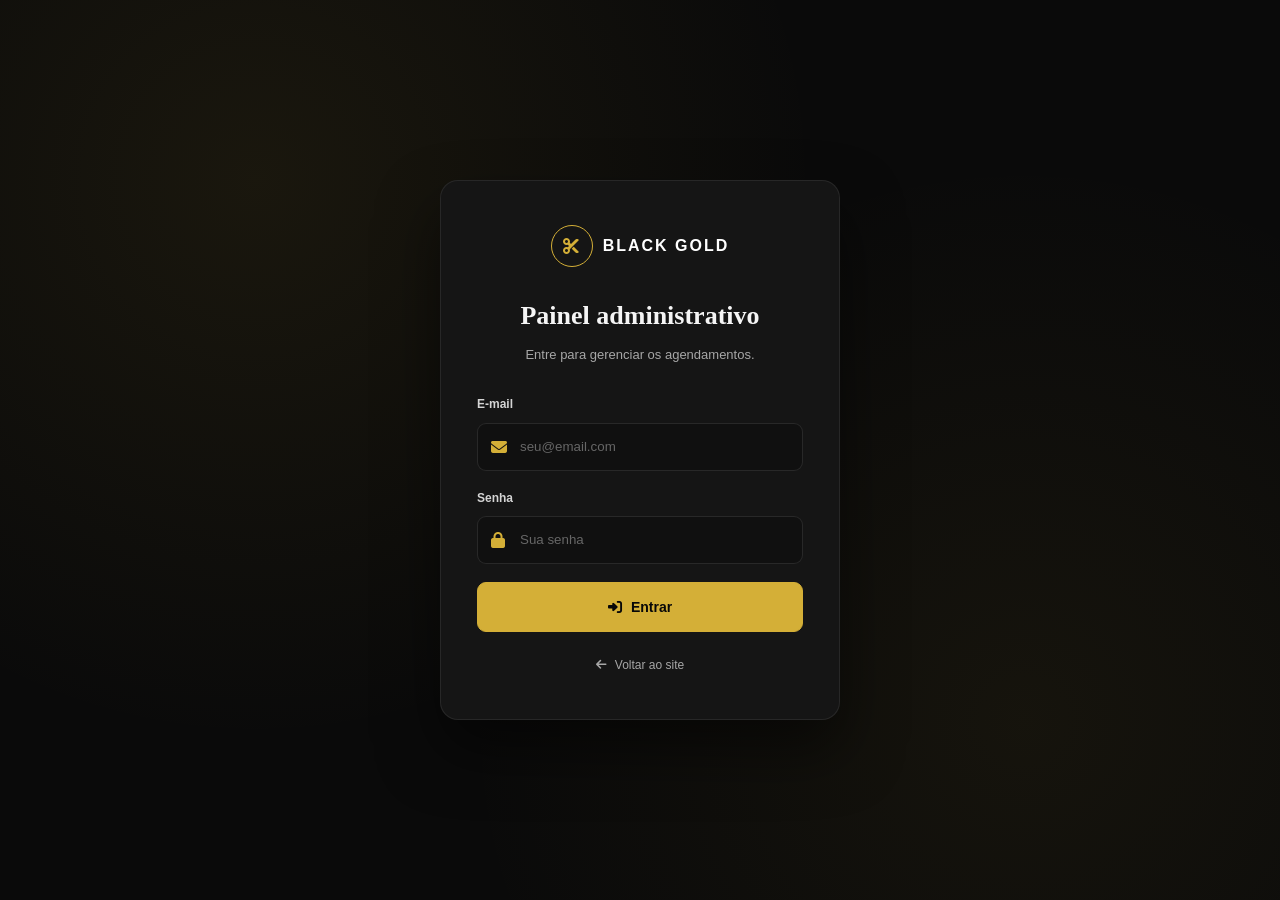
==== admin.html @ 9c169663 "Add files via upload" ====
<!DOCTYPE html>
<html lang="pt-BR">

<head>

  <meta charset="UTF-8">

  <meta
    name="viewport"
    content="width=device-width, initial-scale=1.0"
  >

  <title>Admin — Black Gold Barbearia</title>

  <link
    rel="stylesheet"
    href="style.css"
  >

  <link
    rel="stylesheet"
    href="https://cdnjs.cloudflare.com/ajax/libs/font-awesome/6.5.2/css/all.min.css"
  >

</head>


<body>

  <main class="admin-container">


    <!-- =====================================================
         HEADER
    ====================================================== -->

    <header class="admin-header">

      <div>

        <span class="admin-label">
          PAINEL ADMINISTRATIVO
        </span>

        <h1>
          Black Gold Barbearia
        </h1>

      </div>


      <div class="admin-header-actions">

        <a
          href="index.html"
          class="admin-back"
        >

          <i class="fa-solid fa-arrow-left"></i>

          Voltar ao site

        </a>


        <button
          id="logoutButton"
          class="admin-logout"
        >

          <i class="fa-solid fa-right-from-bracket"></i>

          Sair

        </button>

      </div>

    </header>


    <!-- =====================================================
         ESTATÍSTICAS
    ====================================================== -->

    <section class="admin-stats">


      <div class="admin-stat">

        <i class="fa-solid fa-calendar-day"></i>

        <div>

          <span>
            Hoje
          </span>

          <strong id="totalHoje">
            0
          </strong>

        </div>

      </div>


      <div class="admin-stat">

        <i class="fa-solid fa-calendar-week"></i>

        <div>

          <span>
            Esta semana
          </span>

          <strong id="totalSemana">
            0
          </strong>

        </div>

      </div>


      <div class="admin-stat">

        <i class="fa-solid fa-circle-check"></i>

        <div>

          <span>
            Confirmados
          </span>

          <strong id="totalConfirmados">
            0
          </strong>

        </div>

      </div>


    </section>


    <!-- =====================================================
         AGENDA
    ====================================================== -->

    <section class="admin-agendamentos">


      <div class="admin-section-header">


        <div>

          <span class="admin-label">
            AGENDA
          </span>

          <h2>
            Agendamentos
          </h2>

        </div>


        <div class="admin-filtros">


          <button
            class="filtro-btn active"
            data-filtro="hoje"
          >

            Hoje

          </button>


          <button
            class="filtro-btn"
            data-filtro="amanha"
          >

            Amanhã

          </button>


          <button
            class="filtro-btn"
            data-filtro="semana"
          >

            Semana

          </button>


          <button
            class="filtro-btn"
            data-filtro="todos"
          >

            Todos

          </button>


          <button
            id="atualizarAgenda"
            class="filtro-btn"
            title="Atualizar agenda"
          >

            <i class="fa-solid fa-rotate"></i>

          </button>


        </div>

      </div>


      <!-- ===================================================
           LISTA
      ==================================================== -->

      <div
        id="listaAgendamentos"
        class="lista-agendamentos"
      >

        <div class="admin-loading">

          <i class="fa-solid fa-spinner fa-spin"></i>

          Carregando agenda...

        </div>

      </div>


    </section>


  </main>


  <script src="admin.js"></script>

</body>

</html>
---- style.css ----
/* =========================================================
   RESET
========================================================= */

* {
  margin: 0;
  padding: 0;
  box-sizing: border-box;
}

html {
  scroll-behavior: smooth;
  scroll-padding-top: 80px;
}

body {
  font-family: "Inter", sans-serif;
  background: #0a0a0a;
  color: #f5f5f5;
  line-height: 1.6;
  overflow-x: hidden;
}

a {
  color: inherit;
  text-decoration: none;
}

button,
input,
select {
  font-family: inherit;
}

img {
  display: block;
  width: 100%;
}


/* =========================================================
   VARIÁVEIS
========================================================= */

:root {
  --bg: #0a0a0a;
  --bg-light: #111111;
  --card: #151515;
  --card-hover: #1c1c1c;

  --gold: #d4af37;
  --gold-light: #f0d675;

  --text: #f5f5f5;
  --text-muted: #a7a7a7;

  --border: rgba(255, 255, 255, 0.08);

  --container: 1180px;

  --radius: 18px;
}


/* =========================================================
   UTILITÁRIOS
========================================================= */

.container {
  width: min(92%, var(--container));
  margin: 0 auto;
}

.section {
  padding: 110px 0;
}

.section-heading {
  text-align: center;
  max-width: 680px;
  margin: 0 auto 55px;
}

.section-label {
  display: inline-block;

  color: var(--gold);

  text-transform: uppercase;
  letter-spacing: 3px;

  font-size: 12px;
  font-weight: 700;

  margin-bottom: 14px;
}

.section-heading h2,
.about-text h2,
.booking-text h2 {
  font-family: "Playfair Display", serif;

  font-size: clamp(36px, 5vw, 55px);

  line-height: 1.1;

  margin-bottom: 18px;
}

.section-heading h2 span,
.about-text h2 span,
.booking-text h2 span {
  color: var(--gold);
}

.section-heading p {
  color: var(--text-muted);
}


/* =========================================================
   HEADER
========================================================= */

.header {
  position: fixed;

  top: 0;
  left: 0;

  width: 100%;

  z-index: 1000;

  background: rgba(10, 10, 10, 0.82);

  backdrop-filter: blur(15px);

  border-bottom: 1px solid transparent;

  transition: 0.3s;
}

.header.scrolled {
  border-color: var(--border);
}

.header-content {
  min-height: 78px;

  display: flex;
  align-items: center;
  justify-content: space-between;
}

.logo {
  display: flex;
  align-items: center;

  gap: 10px;

  font-weight: 800;

  letter-spacing: 2px;
}

.logo>span:last-child {
  color: white;
}

.logo>span:last-child span {
  color: var(--gold);
}

.logo-icon {
  width: 38px;
  height: 38px;

  display: grid;
  place-items: center;

  border: 1px solid var(--gold);

  border-radius: 50%;

  color: var(--gold);
}

.nav {
  display: flex;
  align-items: center;

  gap: 30px;
}

.nav a {
  color: #ccc;

  font-size: 14px;

  transition: 0.25s;
}

.nav a:hover {
  color: var(--gold);
}

.nav-button {
  background: var(--gold);

  color: #080808 !important;

  padding: 11px 20px;

  border-radius: 8px;

  font-weight: 700;
}

.nav-button:hover {
  background: var(--gold-light);
}

.menu-button {
  display: none;

  border: 0;

  background: none;

  color: white;

  font-size: 24px;

  cursor: pointer;
}


/* =========================================================
   HERO
========================================================= */

.hero {
  min-height: 100vh;

  position: relative;

  display: flex;
  align-items: center;

  background-image:
    url("https://images.unsplash.com/photo-1512690459411-b0fd2d7f2a9a?auto=format&fit=crop&w=2000&q=90");

  background-size: cover;
  background-position: center;
}

.hero-overlay {
  position: absolute;

  inset: 0;

  background:
    linear-gradient(90deg,
      rgba(0, 0, 0, 0.92) 0%,
      rgba(0, 0, 0, 0.72) 48%,
      rgba(0, 0, 0, 0.25) 100%);
}

.hero-content {
  position: relative;

  z-index: 1;
}

.hero-text {
  max-width: 650px;

  padding-top: 70px;
}

.hero-badge {
  display: inline-flex;

  align-items: center;

  gap: 8px;

  padding: 8px 14px;

  border: 1px solid rgba(212, 175, 55, 0.35);

  border-radius: 100px;

  color: var(--gold);

  background: rgba(212, 175, 55, 0.08);

  font-size: 12px;

  font-weight: 700;

  text-transform: uppercase;

  letter-spacing: 1px;

  margin-bottom: 25px;
}

.hero h1 {
  font-family: "Playfair Display", serif;

  font-size: clamp(55px, 8vw, 92px);

  line-height: 0.98;

  margin-bottom: 28px;
}

.hero h1 span {
  display: block;

  color: var(--gold);
}

.hero-text>p {
  max-width: 540px;

  color: #c4c4c4;

  font-size: 18px;

  margin-bottom: 35px;
}

.hero-buttons {
  display: flex;

  flex-wrap: wrap;

  gap: 14px;

  margin-bottom: 50px;
}


/* =========================================================
   BOTÕES
========================================================= */

.button {
  min-height: 50px;

  display: inline-flex;

  align-items: center;
  justify-content: center;

  gap: 9px;

  padding: 0 22px;

  border-radius: 9px;

  font-size: 14px;

  font-weight: 700;

  cursor: pointer;

  transition:
    transform 0.25s,
    background 0.25s,
    border-color 0.25s;
}

.button:hover {
  transform: translateY(-2px);
}

.button-primary {
  background: var(--gold);

  color: #080808;

  border: 1px solid var(--gold);
}

.button-primary:hover {
  background: var(--gold-light);
}

.button-outline {
  border: 1px solid rgba(255, 255, 255, 0.25);

  color: white;

  background: rgba(255, 255, 255, 0.04);
}

.button-outline:hover {
  border-color: var(--gold);

  color: var(--gold);
}


/* =========================================================
   HERO INFO
========================================================= */

.hero-info {
  display: flex;

  align-items: center;

  gap: 24px;
}

.hero-info>div:not(.divider) {
  display: flex;

  flex-direction: column;
}

.hero-info strong {
  font-size: 23px;
}

.hero-info span {
  color: #aaa;

  font-size: 12px;
}

.hero-info i {
  color: var(--gold);
}

.divider {
  width: 1px;

  height: 35px;

  background: rgba(255, 255, 255, 0.2);
}

.scroll-down {
  position: absolute;

  bottom: 25px;

  left: 50%;

  transform: translateX(-50%);

  display: flex;

  flex-direction: column;

  align-items: center;

  gap: 7px;

  color: #aaa;

  font-size: 11px;

  z-index: 2;

  animation: floating 2s infinite;
}

.scroll-down i {
  color: var(--gold);
}

@keyframes floating {

  0%,
  100% {
    transform: translate(-50%, 0);
  }

  50% {
    transform: translate(-50%, 7px);
  }
}


/* =========================================================
   SERVIÇOS
========================================================= */

.services {
  background: var(--bg);
}

.services-grid {
  display: grid;

  grid-template-columns: repeat(3, 1fr);

  gap: 22px;
}

.service-card {
  position: relative;

  background: var(--card);

  border: 1px solid var(--border);

  border-radius: var(--radius);

  overflow: hidden;

  transition:
    transform 0.3s,
    border-color 0.3s,
    background 0.3s;
}

.service-card:hover {
  transform: translateY(-8px);

  border-color: rgba(212, 175, 55, 0.45);

  background: var(--card-hover);
}

.service-image {
  height: 230px;

  overflow: hidden;
}

.service-image img {
  width: 100%;
  height: 100%;

  object-fit: cover;

  transition: transform 0.5s;
}

.service-card:hover .service-image img {
  transform: scale(1.07);
}

.service-content {
  padding: 24px;
}

.service-top {
  display: flex;

  align-items: flex-start;

  justify-content: space-between;

  gap: 15px;

  margin-bottom: 10px;
}

.service-content h3 {
  font-size: 19px;
}

.service-price {
  color: var(--gold);

  font-size: 20px;

  font-weight: 800;

  white-space: nowrap;
}

.service-description {
  color: var(--text-muted);

  font-size: 13px;

  margin-bottom: 18px;
}

.service-duration {
  display: inline-flex;

  align-items: center;

  gap: 7px;

  color: #aaa;

  font-size: 12px;
}

.service-duration i {
  color: var(--gold);
}


/* =========================================================
   SOBRE
========================================================= */

.about {
  background: #0e0e0e;
}

.about-grid {
  display: grid;

  grid-template-columns: 1fr 1fr;

  gap: 80px;

  align-items: center;
}

.about-images {
  position: relative;

  min-height: 520px;
}

.about-image {
  position: absolute;

  overflow: hidden;

  border-radius: var(--radius);

  border: 5px solid #0e0e0e;
}

.about-image img {
  height: 100%;

  object-fit: cover;
}

.about-image-main {
  top: 0;
  left: 0;

  width: 75%;
  height: 420px;
}

.about-image-small {
  right: 0;
  bottom: 0;

  width: 48%;
  height: 270px;
}

.experience-badge {
  position: absolute;

  left: 40%;
  bottom: 55px;

  transform: translateX(-50%);

  width: 130px;
  height: 130px;

  display: flex;

  flex-direction: column;

  align-items: center;
  justify-content: center;

  border-radius: 50%;

  background: var(--gold);

  color: #080808;

  border: 8px solid #0e0e0e;
}

.experience-badge strong {
  font-size: 32px;

  line-height: 1;
}

.experience-badge span {
  text-align: center;

  font-size: 10px;

  font-weight: 700;
}

.about-text>p {
  color: var(--text-muted);

  font-size: 15px;

  margin-bottom: 16px;
}

.about-features {
  display: grid;

  grid-template-columns: 1fr 1fr;

  gap: 20px;

  margin-top: 30px;
}

.feature {
  display: flex;

  align-items: center;

  gap: 13px;

  font-size: 13px;
}

.feature-icon {
  min-width: 45px;

  height: 45px;

  display: grid;

  place-items: center;

  border-radius: 10px;

  background: rgba(212, 175, 55, 0.1);

  color: var(--gold);
}

.feature strong,
.feature span {
  display: block;
}

.feature span {
  color: #858585;

  font-size: 11px;

  margin-top: 2px;
}


/* =========================================================
   AVALIAÇÕES
========================================================= */

.reviews {
  background: var(--bg);
}

.reviews-grid {
  display: grid;

  grid-template-columns: repeat(3, 1fr);

  gap: 22px;
}

.review-card {
  padding: 28px;

  background: var(--card);

  border: 1px solid var(--border);

  border-radius: var(--radius);

  transition: 0.3s;
}

.review-card:hover {
  transform: translateY(-5px);

  border-color: rgba(212, 175, 55, 0.35);
}

.review-stars {
  display: flex;

  gap: 4px;

  color: var(--gold);

  margin-bottom: 18px;
}

.review-text {
  color: #c8c8c8;

  font-size: 14px;

  margin-bottom: 24px;
}

.review-author {
  display: flex;

  align-items: center;

  gap: 12px;
}

.review-avatar {
  width: 42px;
  height: 42px;

  display: grid;

  place-items: center;

  border-radius: 50%;

  background: rgba(212, 175, 55, 0.13);

  color: var(--gold);

  font-weight: 800;
}

.review-author strong {
  display: block;

  font-size: 13px;
}

.review-author span {
  color: #777;

  font-size: 11px;
}


/* =========================================================
   AGENDAMENTO
========================================================= */

.booking {
  background: #0e0e0e;
}

.booking-card {
  position: relative;

  overflow: hidden;

  display: grid;

  grid-template-columns: 0.9fr 1.1fr;

  gap: 40px;

  align-items: center;

  border-radius: 25px;

  background:
    linear-gradient(120deg,
      #181818,
      #0d0d0d);

  border: 1px solid var(--border);

  padding: 60px;
}

.booking-text {
  position: relative;

  z-index: 2;
}

.booking-text>p {
  color: var(--text-muted);

  max-width: 540px;

  margin-bottom: 28px;
}

.booking-details {
  display: flex;

  flex-direction: column;

  gap: 15px;

  margin-top: 25px;
}

.booking-details>div {
  display: flex;

  align-items: center;

  gap: 12px;
}

.booking-details i {
  width: 38px;
  height: 38px;

  display: grid;

  place-items: center;

  border-radius: 9px;

  background: rgba(212, 175, 55, 0.1);

  color: var(--gold);
}

.booking-details strong,
.booking-details span {
  display: block;
}

.booking-details strong {
  font-size: 12px;
}

.booking-details span {
  color: #858585;

  font-size: 11px;
}


/* =========================================================
   FORMULÁRIO
========================================================= */

.booking-form {
  position: relative;

  z-index: 3;

  padding: 28px;

  background: rgba(255, 255, 255, 0.035);

  border: 1px solid rgba(255, 255, 255, 0.08);

  border-radius: 18px;

  backdrop-filter: blur(10px);
}

.form-row {
  display: grid;

  grid-template-columns: 1fr 1fr;

  gap: 15px;
}

.form-group {
  margin-bottom: 18px;
}

.form-group label {
  display: block;

  color: #d4d4d4;

  font-size: 12px;

  font-weight: 600;

  margin-bottom: 8px;
}

.input-wrapper {
  position: relative;
}

.input-wrapper>i {
  position: absolute;

  left: 14px;

  top: 50%;

  transform: translateY(-50%);

  color: var(--gold);

  pointer-events: none;
}

.input-wrapper input,
.input-wrapper select {
  width: 100%;

  height: 48px;

  padding: 0 14px 0 42px;

  color: white;

  background: #101010;

  border: 1px solid rgba(255, 255, 255, 0.1);

  border-radius: 9px;

  outline: none;

  transition: 0.25s;
}

.input-wrapper input:focus,
.input-wrapper select:focus {
  border-color: var(--gold);

  box-shadow: 0 0 0 3px rgba(212, 175, 55, 0.08);
}

.input-wrapper select {
  appearance: auto;

  cursor: pointer;
}

.input-wrapper input::placeholder {
  color: #666;
}

.input-wrapper input[type="date"] {
  color-scheme: dark;
}


/* =========================================================
   HORÁRIOS
========================================================= */

.horarios-header {
  display: flex;

  align-items: center;

  justify-content: space-between;

  gap: 10px;

  margin-bottom: 8px;
}

.horarios-header label {
  margin-bottom: 0;
}

#duracaoSelecionada {
  color: var(--gold);

  font-size: 11px;
}

.horarios-grid {
  display: grid;

  grid-template-columns: repeat(4, 1fr);

  gap: 8px;

  min-height: 48px;
}

.horario-btn {
  min-height: 42px;

  border-radius: 8px;

  border: 1px solid rgba(255, 255, 255, 0.1);

  background: #111;

  color: #ddd;

  cursor: pointer;

  font-size: 12px;

  font-weight: 600;

  transition: 0.2s;
}

.horario-btn:hover:not(:disabled) {
  border-color: var(--gold);

  color: var(--gold);

  transform: translateY(-1px);
}

.horario-btn.selected {
  background: var(--gold);

  border-color: var(--gold);

  color: #080808;
}

.horario-btn:disabled,
.horario-btn.ocupado {
  cursor: not-allowed;

  color: #555;

  background: #0b0b0b;

  border-color: rgba(255, 255, 255, 0.04);

  text-decoration: line-through;

  opacity: 0.65;
}

.horarios-vazio {
  grid-column: 1 / -1;

  min-height: 50px;

  display: flex;

  align-items: center;

  justify-content: center;

  gap: 9px;

  color: #777;

  font-size: 12px;

  border: 1px dashed rgba(255, 255, 255, 0.08);

  border-radius: 9px;
}

.horarios-vazio i {
  color: var(--gold);
}


/* =========================================================
   BOTÃO AGENDAMENTO
========================================================= */

.booking-confirm {
  width: 100%;

  margin-top: 5px;

  border: 0;
}

.booking-message {
  display: none;

  margin-top: 13px;

  padding: 11px 13px;

  border-radius: 8px;

  font-size: 12px;

  line-height: 1.4;
}

.booking-message.success {
  display: block;

  color: #8ff0b2;

  background: rgba(37, 211, 102, 0.08);

  border: 1px solid rgba(37, 211, 102, 0.18);
}

.booking-message.error {
  display: block;

  color: #ff9999;

  background: rgba(255, 60, 60, 0.08);

  border: 1px solid rgba(255, 60, 60, 0.15);
}


/* =========================================================
   DECORAÇÃO
========================================================= */

.booking-decoration {
  position: absolute;

  right: -100px;

  top: 50%;

  transform: translateY(-50%);

  width: 450px;
  height: 450px;

  border-radius: 50%;

  border: 1px solid rgba(212, 175, 55, 0.15);

  pointer-events: none;
}

.booking-circle {
  position: absolute;

  inset: 70px;

  display: grid;

  place-items: center;

  border-radius: 50%;

  border: 1px solid rgba(212, 175, 55, 0.25);

  color: var(--gold);

  font-size: 80px;

  transform: rotate(-20deg);
}


/* =========================================================
   CONTATO
========================================================= */

.contact {
  background: var(--bg);
}

.contact-grid {
  display: grid;

  grid-template-columns: repeat(3, 1fr);

  gap: 20px;
}

.contact-card {
  text-align: center;

  padding: 35px 20px;

  border-radius: var(--radius);

  background: var(--card);

  border: 1px solid var(--border);
}

.contact-icon {
  width: 55px;
  height: 55px;

  display: grid;

  place-items: center;

  margin: 0 auto 17px;

  border-radius: 50%;

  background: rgba(212, 175, 55, 0.1);

  color: var(--gold);

  font-size: 20px;
}

.contact-card h3 {
  margin-bottom: 8px;
}

.contact-card p {
  color: #888;

  font-size: 13px;
}


/* =========================================================
   FOOTER
========================================================= */

.footer {
  background: #050505;

  border-top: 1px solid var(--border);
}

.footer-content {
  min-height: 120px;

  display: flex;

  align-items: center;

  justify-content: space-between;
}

.footer-brand p {
  color: #666;

  font-size: 12px;

  margin-top: 7px;
}

.footer-social {
  display: flex;

  gap: 10px;
}

.footer-social a {
  width: 40px;
  height: 40px;

  display: grid;

  place-items: center;

  border-radius: 50%;

  background: #111;

  color: #aaa;

  transition: 0.25s;
}

.footer-social a:hover {
  background: var(--gold);

  color: #080808;
}

.footer-bottom {
  padding: 18px;

  border-top: 1px solid var(--border);

  text-align: center;

  color: #555;

  font-size: 11px;
}


/* =========================================================
   WHATSAPP
========================================================= */

.floating-whatsapp {
  position: fixed;

  right: 25px;

  bottom: 25px;

  z-index: 900;

  width: 58px;
  height: 58px;

  display: grid;

  place-items: center;

  border-radius: 50%;

  background: #25d366;

  color: white;

  font-size: 27px;

  box-shadow:
    0 10px 30px rgba(0, 0, 0, 0.4);

  transition: 0.25s;
}

.floating-whatsapp:hover {
  transform: translateY(-4px) scale(1.05);
}


/* =========================================================
   ANIMAÇÕES
========================================================= */

.service-card,
.review-card,
.contact-card {
  animation: fadeUp 0.7s ease both;
}

@keyframes fadeUp {
  from {
    opacity: 0;

    transform: translateY(20px);
  }

  to {
    opacity: 1;

    transform: translateY(0);
  }
}


/* =========================================================
   RESPONSIVO
========================================================= */

@media (max-width: 1000px) {

  .booking-card {
    grid-template-columns: 1fr;

    padding: 45px;
  }

  .booking-decoration {
    opacity: 0.2;
  }
}


@media (max-width: 900px) {

  .nav {
    position: absolute;

    top: 78px;

    left: 0;

    width: 100%;

    display: none;

    flex-direction: column;

    padding: 25px;

    background: #0b0b0b;

    border-bottom: 1px solid var(--border);
  }

  .nav.active {
    display: flex;
  }

  .menu-button {
    display: block;
  }

  .services-grid,
  .reviews-grid {
    grid-template-columns: repeat(2, 1fr);
  }

  .about-grid {
    grid-template-columns: 1fr;

    gap: 50px;
  }

  .about-images {
    max-width: 600px;

    width: 100%;

    margin: auto;
  }

  .contact-grid {
    grid-template-columns: 1fr;
  }
}


@media (max-width: 600px) {

  .section {
    padding: 80px 0;
  }

  .hero {
    background-position: 65% center;
  }

  .hero-overlay {
    background:
      linear-gradient(90deg,
        rgba(0, 0, 0, 0.92),
        rgba(0, 0, 0, 0.72));
  }

  .hero-text {
    padding-top: 90px;
  }

  .hero h1 {
    font-size: 55px;
  }

  .hero-text>p {
    font-size: 15px;
  }

  .hero-buttons {
    flex-direction: column;

    align-items: stretch;
  }

  .button {
    width: 100%;
  }

  .hero-info {
    gap: 14px;
  }

  .hero-info strong {
    font-size: 18px;
  }

  .hero-info span {
    font-size: 10px;
  }

  .services-grid,
  .reviews-grid {
    grid-template-columns: 1fr;
  }

  .service-image {
    height: 250px;
  }

  .about-images {
    min-height: 400px;
  }

  .about-image-main {
    width: 82%;

    height: 330px;
  }

  .about-image-small {
    width: 48%;

    height: 210px;
  }

  .experience-badge {
    width: 105px;
    height: 105px;

    left: 45%;

    bottom: 35px;
  }

  .about-features {
    grid-template-columns: 1fr;
  }

  .booking-card {
    padding: 30px 18px;
  }

  .booking-form {
    padding: 20px 16px;
  }

  .form-row {
    grid-template-columns: 1fr;
  }

  .booking-decoration {
    display: none;
  }

  .horarios-grid {
    grid-template-columns: repeat(3, 1fr);
  }

  .floating-whatsapp {
    width: 53px;
    height: 53px;

    right: 18px;
    bottom: 18px;
  }

  .footer-content {
    flex-direction: column;

    justify-content: center;

    gap: 20px;

    padding: 30px 0;
  }
}


/* =========================================================
   LOGIN
========================================================= */

.login-page {
  min-height: 100vh;

  display: flex;

  align-items: center;
  justify-content: center;

  padding: 24px;

  background:
    radial-gradient(circle at 20% 20%, rgba(212, 175, 55, 0.08), transparent 45%),
    radial-gradient(circle at 80% 80%, rgba(212, 175, 55, 0.06), transparent 45%),
    var(--bg);
}

.login-card {
  width: 100%;
  max-width: 400px;

  padding: 44px 36px;

  background: var(--card);

  border: 1px solid var(--border);
  border-radius: var(--radius);

  box-shadow: 0 30px 60px rgba(0, 0, 0, 0.5);
}

.login-logo {
  display: flex;

  align-items: center;

  gap: 10px;

  justify-content: center;

  margin-bottom: 28px;

  font-weight: 800;

  letter-spacing: 2px;

  color: white;
}

.login-icon {
  width: 42px;
  height: 42px;

  display: grid;

  place-items: center;

  border: 1px solid var(--gold);

  border-radius: 50%;

  color: var(--gold);

  font-size: 16px;
}

.login-card h1 {
  font-family: "Playfair Display", serif;

  font-size: 26px;

  text-align: center;

  margin-bottom: 8px;
}

.login-subtitle {
  text-align: center;

  color: var(--text-muted);

  font-size: 13px;

  margin-bottom: 30px;
}

#loginForm label {
  display: block;

  color: #d4d4d4;

  font-size: 12px;
  font-weight: 600;

  margin-bottom: 8px;
}

#loginForm .input-wrapper {
  margin-bottom: 18px;
}

.login-button {
  width: 100%;

  min-height: 50px;

  margin-top: 8px;

  display: flex;

  align-items: center;
  justify-content: center;

  gap: 9px;

  border: 1px solid var(--gold);
  border-radius: 9px;

  background: var(--gold);

  color: #080808;

  font-size: 14px;
  font-weight: 700;

  cursor: pointer;

  transition: 0.25s;
}

.login-button:hover {
  background: var(--gold-light);
}

.login-button:disabled {
  opacity: 0.7;

  cursor: not-allowed;
}

.login-message {
  display: none;

  margin-top: 16px;

  padding: 11px 13px;

  border-radius: 8px;

  font-size: 12px;

  text-align: center;
}

.login-message.success {
  display: block;

  color: #8ff0b2;

  background: rgba(37, 211, 102, 0.08);

  border: 1px solid rgba(37, 211, 102, 0.18);
}

.login-message.error {
  display: block;

  color: #ff9999;

  background: rgba(255, 60, 60, 0.08);

  border: 1px solid rgba(255, 60, 60, 0.15);
}

.login-back {
  display: flex;

  align-items: center;

  justify-content: center;

  gap: 8px;

  margin-top: 24px;

  color: var(--text-muted);

  font-size: 12px;

  transition: 0.25s;
}

.login-back:hover {
  color: var(--gold);
}


/* =========================================================
   ADMIN — LAYOUT GERAL
========================================================= */

.admin-container {
  min-height: 100vh;

  max-width: 1100px;

  margin: 0 auto;

  padding: 40px 24px 80px;
}

.admin-label {
  display: inline-block;

  color: var(--gold);

  text-transform: uppercase;

  letter-spacing: 3px;

  font-size: 11px;
  font-weight: 700;

  margin-bottom: 8px;
}

.admin-header h1 {
  font-family: "Playfair Display", serif;

  font-size: 30px;
}


/* =========================================================
   ADMIN — HEADER
========================================================= */

.admin-header {
  display: flex;

  flex-wrap: wrap;

  align-items: center;

  justify-content: space-between;

  gap: 16px;

  margin-bottom: 36px;
}

.admin-header-actions {
  display: flex;

  align-items: center;

  gap: 12px;
}

.admin-back {
  display: flex;

  align-items: center;

  gap: 8px;

  padding: 11px 18px;

  border: 1px solid var(--border);
  border-radius: 9px;

  color: var(--text-muted);

  font-size: 13px;
  font-weight: 600;

  transition: 0.25s;
}

.admin-back:hover {
  border-color: var(--gold);

  color: var(--gold);
}

.admin-logout {
  display: flex;

  align-items: center;

  gap: 8px;

  padding: 11px 18px;

  border: 1px solid rgba(255, 60, 60, 0.25);
  border-radius: 9px;

  background: rgba(255, 60, 60, 0.06);

  color: #ff9999;

  font-size: 13px;
  font-weight: 600;

  cursor: pointer;

  transition: 0.25s;
}

.admin-logout:hover {
  background: rgba(255, 60, 60, 0.14);
}


/* =========================================================
   ADMIN — ESTATÍSTICAS
========================================================= */

.admin-stats {
  display: grid;

  grid-template-columns: repeat(3, 1fr);

  gap: 18px;

  margin-bottom: 40px;
}

.admin-stat {
  display: flex;

  align-items: center;

  gap: 16px;

  padding: 22px;

  background: var(--card);

  border: 1px solid var(--border);
  border-radius: var(--radius);
}

.admin-stat > i {
  width: 46px;
  height: 46px;

  display: grid;

  place-items: center;

  border-radius: 12px;

  background: rgba(212, 175, 55, 0.1);

  color: var(--gold);

  font-size: 18px;
}

.admin-stat span {
  display: block;

  color: var(--text-muted);

  font-size: 12px;

  margin-bottom: 3px;
}

.admin-stat strong {
  display: block;

  font-size: 26px;
}


/* =========================================================
   ADMIN — SEÇÃO / FILTROS
========================================================= */

.admin-section-header {
  display: flex;

  flex-wrap: wrap;

  align-items: center;

  justify-content: space-between;

  gap: 16px;

  margin-bottom: 22px;
}

.admin-section-header h2 {
  font-family: "Playfair Display", serif;

  font-size: 24px;
}

.admin-filtros {
  display: flex;

  flex-wrap: wrap;

  gap: 8px;
}

.filtro-btn {
  padding: 10px 16px;

  border: 1px solid var(--border);
  border-radius: 8px;

  background: var(--card);

  color: var(--text-muted);

  font-size: 12px;
  font-weight: 600;

  cursor: pointer;

  transition: 0.2s;
}

.filtro-btn:hover {
  border-color: var(--gold);

  color: var(--gold);
}

.filtro-btn.active {
  background: var(--gold);

  border-color: var(--gold);

  color: #080808;
}


/* =========================================================
   ADMIN — LISTA DE AGENDAMENTOS
========================================================= */

.lista-agendamentos {
  display: flex;

  flex-direction: column;

  gap: 12px;
}

.admin-loading,
.admin-empty {
  display: flex;

  flex-direction: column;

  align-items: center;

  justify-content: center;

  gap: 10px;

  padding: 60px 20px;

  color: var(--text-muted);

  font-size: 13px;

  text-align: center;

  border: 1px dashed var(--border);
  border-radius: var(--radius);
}

.admin-loading i,
.admin-empty i {
  color: var(--gold);

  font-size: 22px;
}

.admin-agendamento-card {
  display: grid;

  grid-template-columns: 90px 1fr auto;

  align-items: center;

  gap: 20px;

  padding: 20px 24px;

  background: var(--card);

  border: 1px solid var(--border);
  border-radius: var(--radius);

  transition: 0.25s;
}

.admin-agendamento-card:hover {
  border-color: rgba(212, 175, 55, 0.35);
}

.admin-agendamento-card.cancelado {
  opacity: 0.55;
}

.admin-horario {
  display: flex;

  flex-direction: column;

  padding-right: 20px;

  border-right: 1px solid var(--border);
}

.admin-horario strong {
  font-size: 18px;

  color: var(--gold);
}

.admin-horario span {
  color: var(--text-muted);

  font-size: 11px;

  margin-top: 2px;
}

.admin-info {
  display: flex;

  flex-direction: column;

  gap: 6px;

  min-width: 0;
}

.admin-nome,
.admin-servico,
.admin-data {
  display: flex;

  align-items: center;

  gap: 9px;

  font-size: 13px;

  color: #d4d4d4;
}

.admin-nome i,
.admin-servico i,
.admin-data i {
  color: var(--gold);

  width: 14px;
}

.admin-whatsapp {
  display: inline-flex;

  align-items: center;

  gap: 8px;

  margin-top: 4px;

  color: #8ff0b2;

  font-size: 12px;

  width: fit-content;
}

.admin-whatsapp:hover {
  text-decoration: underline;
}

.admin-status {
  display: flex;

  flex-direction: column;

  align-items: flex-end;

  gap: 10px;
}

.status-badge {
  padding: 6px 12px;

  border-radius: 100px;

  font-size: 11px;
  font-weight: 700;

  text-transform: uppercase;

  letter-spacing: 0.5px;
}

.status-badge.pendente {
  color: #f0d675;

  background: rgba(212, 175, 55, 0.12);
}

.status-badge.confirmado {
  color: #8ff0b2;

  background: rgba(37, 211, 102, 0.12);
}

.status-badge.cancelado {
  color: #ff9999;

  background: rgba(255, 60, 60, 0.1);
}

.admin-acoes {
  display: flex;

  align-items: center;

  gap: 8px;
}

.confirmar-btn,
.cancelar-btn {
  display: flex;

  align-items: center;

  gap: 6px;

  padding: 8px 12px;

  border-radius: 7px;

  font-size: 11px;
  font-weight: 700;

  cursor: pointer;

  border: 1px solid transparent;

  transition: 0.2s;
}

.confirmar-btn {
  background: rgba(37, 211, 102, 0.1);

  border-color: rgba(37, 211, 102, 0.25);

  color: #8ff0b2;
}

.confirmar-btn:hover {
  background: rgba(37, 211, 102, 0.2);
}

.cancelar-btn {
  background: rgba(255, 60, 60, 0.08);

  border-color: rgba(255, 60, 60, 0.2);

  color: #ff9999;
}

.cancelar-btn:hover {
  background: rgba(255, 60, 60, 0.16);
}

.agendamento-cancelado {
  color: #777;

  font-size: 11px;

  font-style: italic;
}

.excluir-btn {
  display: flex;

  align-items: center;

  gap: 6px;

  padding: 8px 12px;

  border-radius: 7px;

  font-size: 11px;
  font-weight: 700;

  cursor: pointer;

  border: 1px solid var(--border);

  background: rgba(255, 255, 255, 0.03);

  color: var(--text-muted);

  transition: 0.2s;
}

.excluir-btn:hover {
  border-color: #ff9999;

  color: #ff9999;

  background: rgba(255, 60, 60, 0.08);
}


/* =========================================================
   ADMIN/LOGIN — RESPONSIVO
========================================================= */

@media (max-width: 700px) {

  .admin-stats {
    grid-template-columns: 1fr;
  }

  .admin-agendamento-card {
    grid-template-columns: 1fr;

    gap: 14px;
  }

  .admin-horario {
    flex-direction: row;

    align-items: baseline;

    gap: 8px;

    padding-right: 0;
    padding-bottom: 12px;

    border-right: 0;
    border-bottom: 1px solid var(--border);
  }

  .admin-status {
    align-items: flex-start;
  }

  .login-card {
    padding: 34px 24px;
  }
}
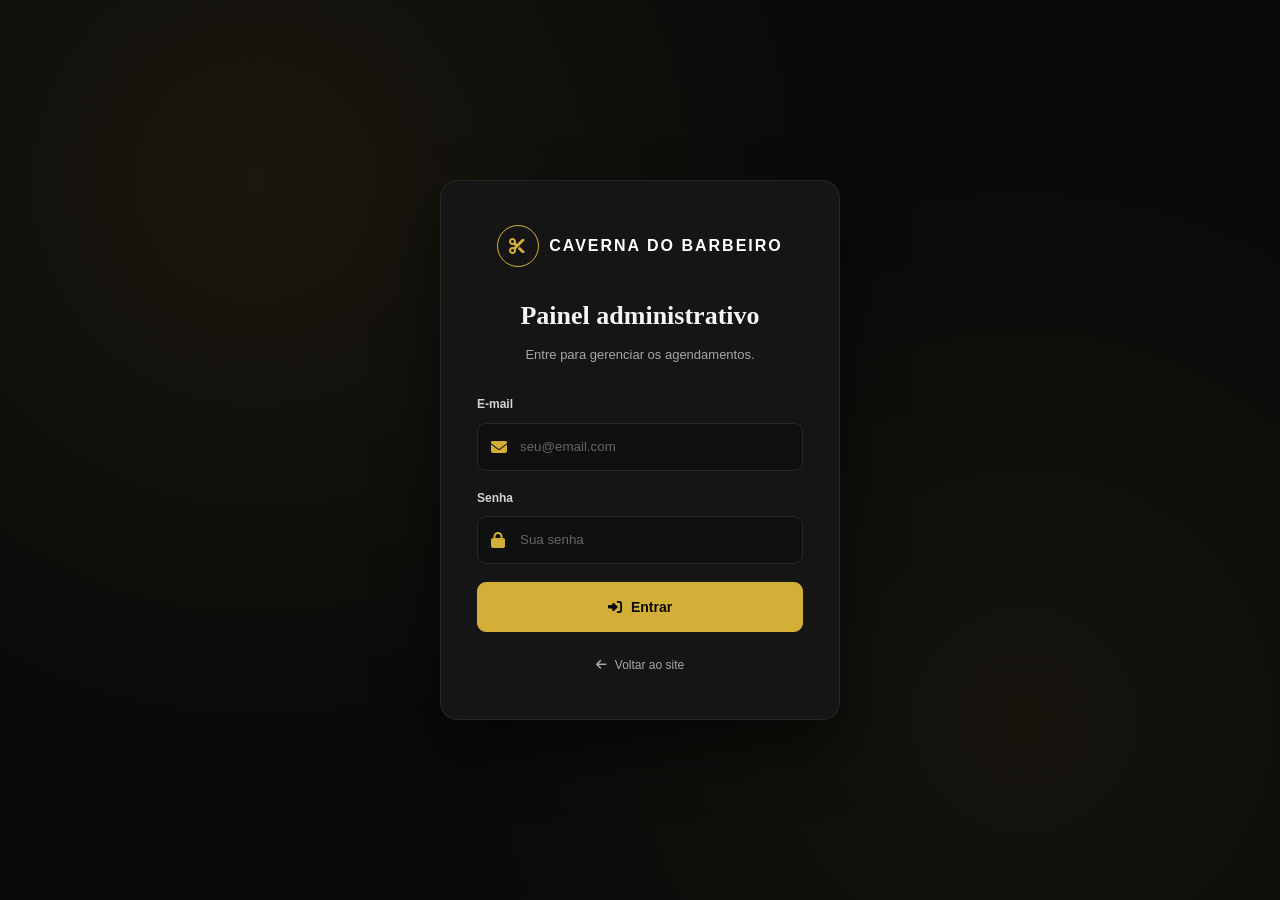
==== commit 3ec0b74c: "Update title and header from 'Black Gold Barbearia' to 'Caverna do Barbeiro'" ====
--- a/admin.html
+++ b/admin.html
@@ -10,7 +10,7 @@
     content="width=device-width, initial-scale=1.0"
   >
 
-  <title>Admin — Black Gold Barbearia</title>
+  <title>Admin — Caverna do Barbeiro</title>
 
   <link
     rel="stylesheet"
@@ -43,7 +43,7 @@
         </span>
 
         <h1>
-          Black Gold Barbearia
+          Caverna do Barbeiro
         </h1>
 
       </div>
@@ -258,4 +258,4 @@
 
 </body>
 
-</html>+</html>
